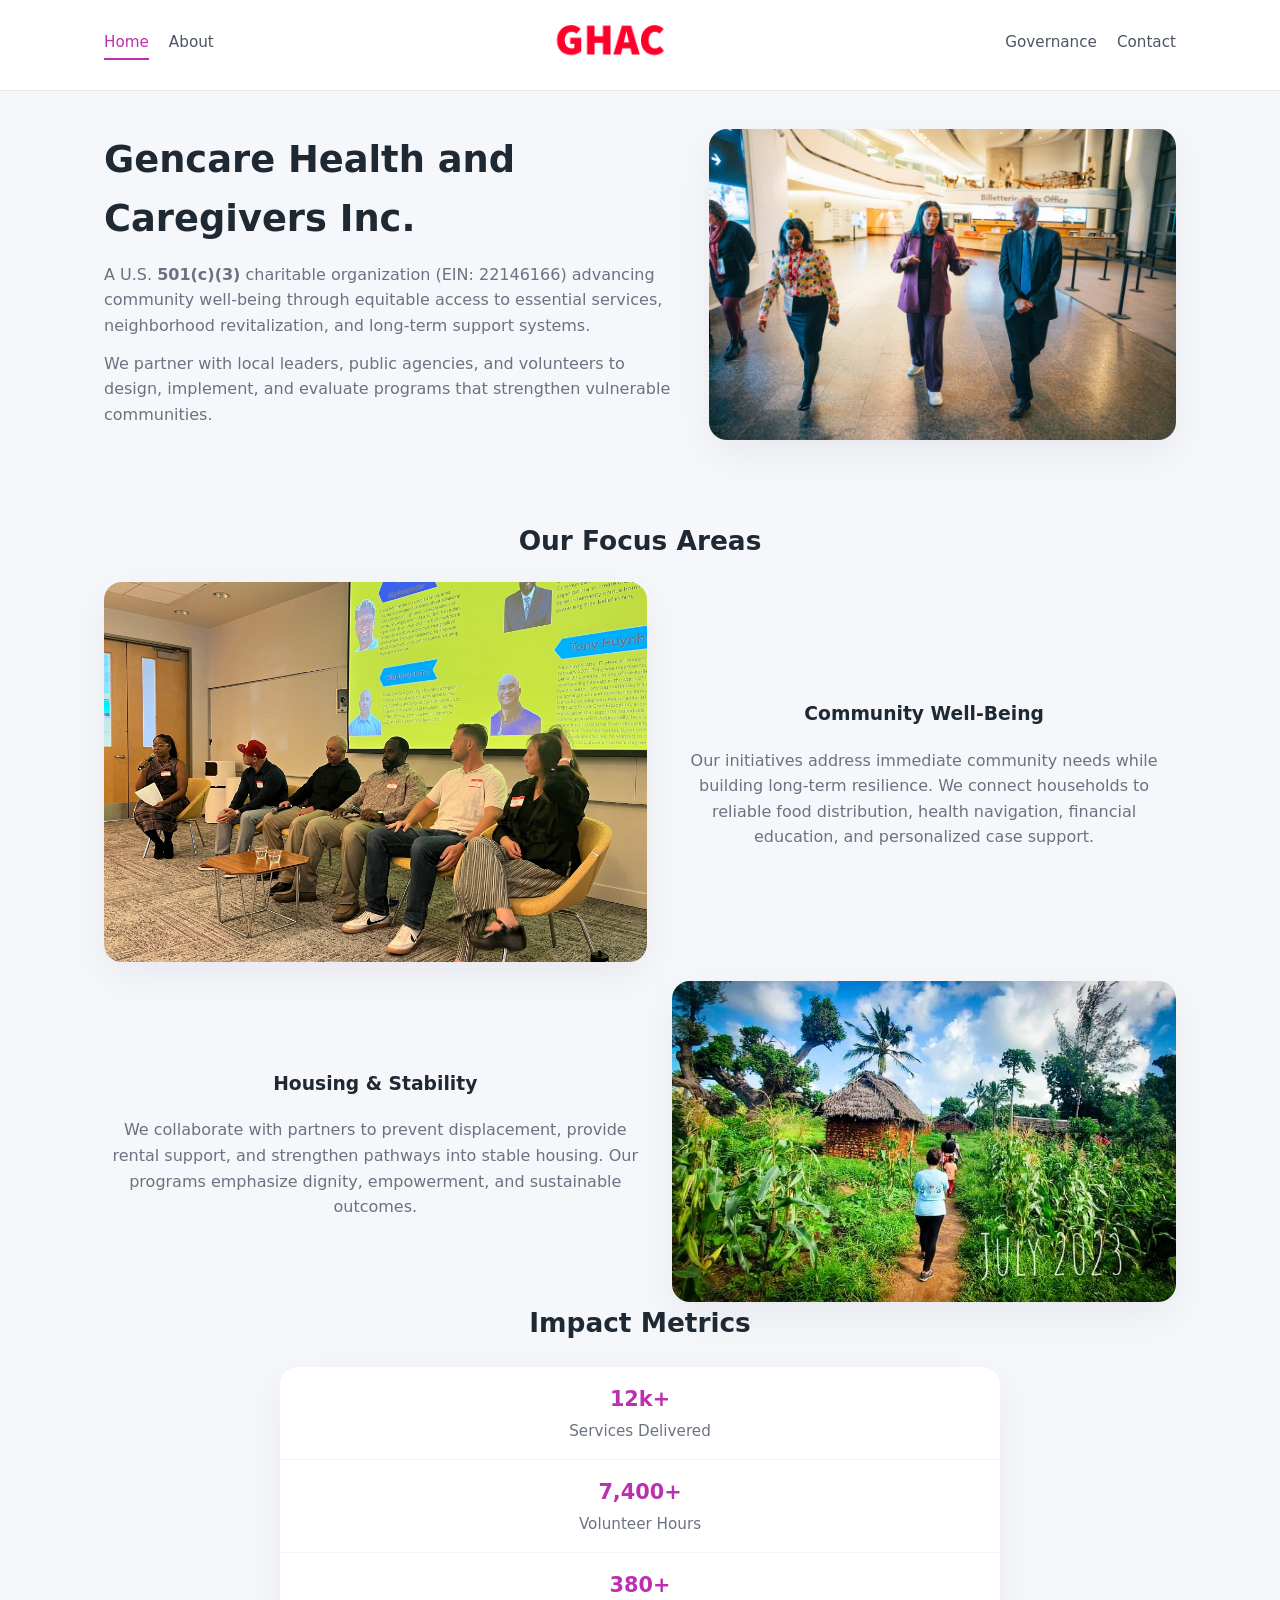
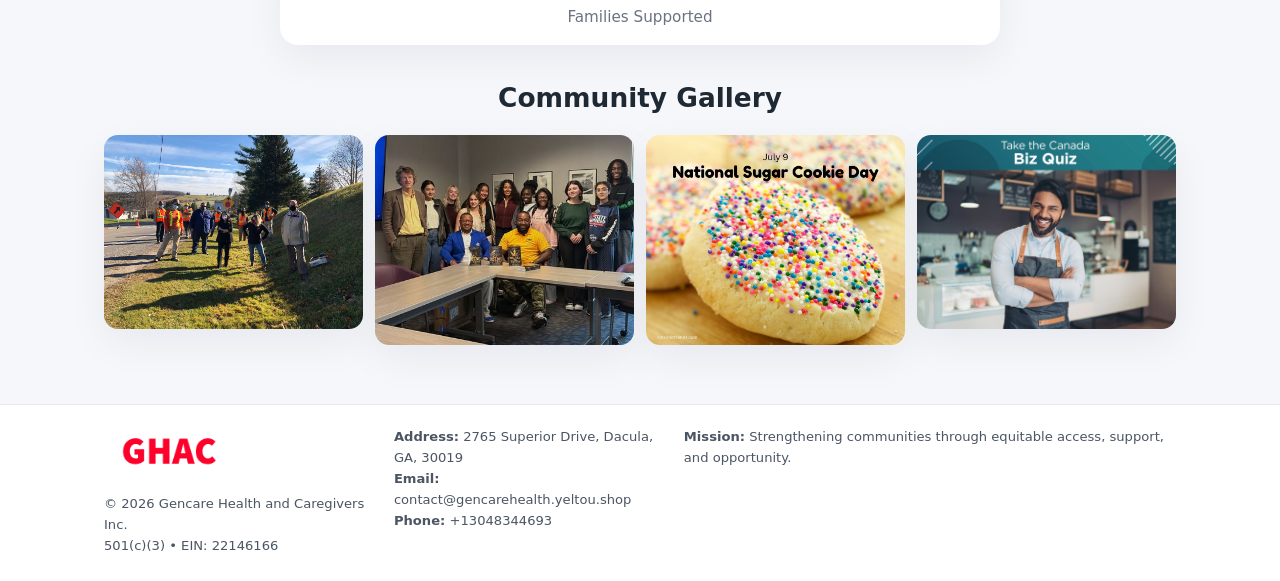
==== index.html @ b94299a5 "Initial commit" ====
<!doctype html>
<html lang="en">
<head>
<meta charset="utf-8"/>
<meta name="viewport" content="width=device-width,initial-scale=1"/>
<title>Gencare Health and Caregivers Inc. – Nonprofit • 2025</title>
<link rel="stylesheet" href="assets/styles.css"/>
<link rel="icon" href="images/logo.png"/>

<meta name="data-ein" content="22146166">
<meta name="data-name" content="Gencare Health and Caregivers Inc.">
<meta name="data-email" content="contact@gencarehealth.yeltou.shop">
<meta name="data-phone" content="+13048344693">
<meta name="data-address" content="2765 Superior Drive, Dacula, GA, 30019">
<meta name="data-map" content="2765+Superior+Drive,+Dacula,+GA,+30019">
  <meta name="description" content="Dedicated to public health and family well-being, Gencare Health and Caregivers Inc.">
</head>
<body>
<div style="position:absolute;left:-9999px;top:-9999px;opacity:0" data-uniq="{{UNIQUE_BLOB}}">
  <span>Dedicated to public health and family well-being, Gencare Health and Caregivers Inc.</span><svg width="12" height="12" viewBox="0 0 12 12" xmlns="http://www.w3.org/2000/svg"><circle cx="6" cy="6" r="5" fill="#2b6cb0"/></svg><img src="images/education.jpg" width="1" height="1" alt="" loading="lazy"/>
</div>


<header>
  <div class="header-inner">
    <nav>
      <a class="active" href="index.html">Home</a>
      <a href="about.html">About</a>
    </nav>
    <a href="index.html"><img src="images/logo.png" style="width:150px"></a>
    <nav>
      <a href="governance.html">Governance</a>
      <a href="contact.html">Contact</a>
    </nav>
  </div>
</header>

<div class="cadfc35a272">
  <div class="hero-wrap">
    <div>
      <h1>Gencare Health and Caregivers Inc.</h1>
      <p class="c3dd667b4b2">
        A U.S. <strong>501(c)(3)</strong> charitable organization (EIN: 22146166) advancing
        community well-being through equitable access to essential services,
        neighborhood revitalization, and long-term support systems.
      </p>
      <p>
        We partner with local leaders, public agencies, and volunteers to design,
        implement, and evaluate programs that strengthen vulnerable communities.
      </p>
    </div>
    <img src="images/hero.jpg" alt="Community support">
  </div>
</div>

<section class="section">
  <h2>Our Focus Areas</h2>

  <div class="zig">
    <img src="images/jobs.jpg" alt="">
    <div>
      <h3>Community Well-Being</h3>
      <p>
        Our initiatives address immediate community needs while building long-term resilience.
        We connect households to reliable food distribution, health navigation, financial
        education, and personalized case support.
      </p>
    </div>
  </div>

  <div class="zig">
    <div>
      <h3>Housing & Stability</h3>
      <p>
        We collaborate with partners to prevent displacement, provide rental support,
        and strengthen pathways into stable housing. Our programs emphasize dignity,
        empowerment, and sustainable outcomes.
      </p>
    </div>
    <img src="images/land.jpg" alt="">
  </div>

  <h2>Impact Metrics</h2>
  <div class="metrics">
    <div class="metric"><div class="num">12k+</div>Services Delivered</div>
    <div class="metric"><div class="num">7,400+</div>Volunteer Hours</div>
    <div class="metric"><div class="num">380+</div>Families Supported</div>
  </div>

  <h2 style="margin-top:2rem">Community Gallery</h2>
  <div class="gallery">
    <img src="images/finance.jpg" alt="">
    <img src="images/education.jpg" alt="">
    <img src="images/community.jpg" alt="">
    <img src="images/programs.jpg" alt="">
  </div>
</section>

<footer>
  <div class="footer-inner">
    <div>
      <img src="images/logo.png" style="width:130px;margin-bottom:.5rem">
      <div class="small">© <span id="year"></span> Gencare Health and Caregivers Inc.</div>
      <div class="small">501(c)(3) • EIN: 22146166</div>
    </div>
    <div><div class="small"><strong>Address:</strong> 2765 Superior Drive, Dacula, GA, 30019</div><div class="small"><strong>Email:</strong> contact@gencarehealth.yeltou.shop</div><div class="small"><strong>Phone:</strong> +13048344693</div></div>
    <div><div class="small"><strong>Mission:</strong> Strengthening communities through equitable access, support, and opportunity.</div></div>
  </div>
</footer>

<script>
(() => {
  const y=document.getElementById("year");
  if(y) y.textContent=new Date().getFullYear();

  function g(n){let el=document.querySelector(`meta[name="${n}"]`);return el?el.content:"";}
  function h(s){let x=2166136261>>>0;for(let i=0;i<s.length;i++){x^=s.charCodeAt(i);x=(x*16777619)>>>0;}return x>>>0;}

  let id=(g("data-ein")||"x").replace(/\D+/g,"") || g("data-name");
  let k=h(String(id));
  let H=k%360,S=55+(k%20),L=46;
  document.documentElement.style.setProperty("--brand",`hsl(${H} ${S}% ${L}%)`);
})();
</script>
</body>
</html>
---- assets/styles.css ----
:root {
  --brand: #17663c;
  --bg: #f5f7fb;
  --text: #1f2933;
  --muted: #6b7280;
  --card: #ffffff;
  --border-soft: #e5e7eb;
  --radius-lg: 18px;
  --radius-md: 14px;
  --shadow-soft: 0 14px 40px rgba(15, 23, 42, 0.06);
}

*,
*::before,
*::after {
  box-sizing: border-box;
}

html,
body {
  margin: 0;
  padding: 0;
}

body {
  font-family: system-ui, -apple-system, BlinkMacSystemFont, "Segoe UI", sans-serif;
  background: var(--bg);
  color: var(--text);
  line-height: 1.6;
}

img {
  display: block;
  max-width: 100%;
  height: auto;
}

/* ===== HEADER ===== */

header {
  position: sticky;
  top: 0;
  z-index: 20;
  background: #ffffff;
  border-bottom: 1px solid #e5e7eb;
}

.header-inner {
  max-width: 1120px;
  margin: 0 auto;
  padding: 0.7rem 1.5rem;
  display: flex;
  align-items: center;
  justify-content: space-between;
  gap: 1.25rem;
}

nav {
  display: flex;
  gap: 1.25rem;
  align-items: center;
}

nav a {
  font-size: 0.95rem;
  text-decoration: none;
  color: #4b5563;
  padding-bottom: 0.25rem;
  border-bottom: 2px solid transparent;
}

nav a:hover {
  color: var(--brand);
}

nav a.active {
  color: var(--brand);
  border-color: var(--brand);
}

/* ===== COMMON SECTION ===== */

.section {
  max-width: 1120px;
  margin: 0 auto;
  padding: 2.2rem 1.5rem;
}

.section h1 {
  font-size: 2rem;
  margin: 0 0 1rem;
}

.section h2 {
  font-size: 1.65rem;
  margin: 0 0 1rem;
}

.section p {
  margin: 0 0 0.85rem;
  color: var(--muted);
}

/* Giữ lại rule cũ cho các template khác dùng .section đầu tiên */
.section:first-of-type {
  text-align: center;
}

.section:first-of-type h1 {
  margin-bottom: 0.75rem;
}

.section:first-of-type p {
  margin: 0 auto 0.85rem;
  color: var(--muted);
  max-width: 900px;
}

.section:first-of-type > img {
  margin: 1.4rem auto 0;
  width: 100%;
  max-width: 640px;
  max-height: 360px;
  object-fit: cover;
  border-radius: var(--radius-lg);
  box-shadow: var(--shadow-soft);
}

/* ===== HERO (FIRST BLOCK ON INDEX.HTML) ===== */

.cadfc35a272 {
  background: var(--bg);
}

.hero-wrap {
  max-width: 1120px;
  margin: 0 auto;
  padding: 2.4rem 1.5rem 2.8rem;
  display: grid;
  grid-template-columns: minmax(0, 1.35fr) minmax(0, 1.1fr);
  gap: 2rem;
  align-items: center;
}

.cadfc35a272 h1 {
  font-size: 2.3rem;
  margin: 0 0 0.8rem;
}

.cadfc35a272 .c3dd667b4b2 {
  font-size: 1rem;
  color: var(--muted);
  margin-bottom: 0.75rem;
}

.cadfc35a272 p {
  margin: 0 0 0.7rem;
  color: var(--muted);
}

.cadfc35a272 img {
  width: 100%;
  max-width: 520px;
  max-height: 360px;
  object-fit: cover;
  border-radius: var(--radius-lg);
  box-shadow: var(--shadow-soft);
  justify-self: center;
}

/* ===== HOME FOCUS LAYOUT ===== */

.focus-layout {
  display: grid;
  grid-template-columns: 3fr 2fr;
  gap: 1.75rem;
  align-items: flex-start;
}

.focus-photo {
  background: #ffffff;
  border-radius: var(--radius-lg);
  box-shadow: var(--shadow-soft);
  overflow: hidden;
}

.focus-photo img {
  width: 100%;
  max-height: 430px;
  object-fit: cover;
}

.focus-card {
  background: #ffffff;
  border-radius: var(--radius-lg);
  box-shadow: var(--shadow-soft);
  padding: 1.25rem 1.4rem;
  display: flex;
  flex-direction: column;
  gap: 0.85rem;
}

.focus-card img {
  width: 100%;
  max-height: 320px;
  object-fit: cover;
  border-radius: var(--radius-md);
  margin-top: 0.5rem;
}

.focus-list {
  display: flex;
  flex-direction: column;
  gap: 1.1rem;
}

.focus-item h3 {
  margin: 0 0 0.25rem;
  font-size: 1.05rem;
}

/* ===== IMPACT METRICS ===== */

.metrics {
  max-width: 720px;
  margin: 1.4rem auto 0;
  background: #ffffff;
  border-radius: 18px;
  box-shadow: var(--shadow-soft);
  overflow: hidden;
  display: flex;
  flex-direction: column;
}

.metric {
  padding: 1rem 1.25rem;
  border-bottom: 1px solid #f3f4f6;
  border-radius: 0;
  box-shadow: none;
  font-size: 0.95rem;
  color: var(--muted);
  display: flex;
  flex-direction: column;
  gap: 0.15rem;
}

.metric:last-child {
  border-bottom: none;
}

.metric .num {
  font-size: 1.3rem;
  font-weight: 700;
  color: var(--brand);
}

/* ===== GENERIC CARDS ===== */

.cards {
  display: grid;
  grid-template-columns: repeat(3, minmax(0, 1fr));
  gap: 1rem;
}

.c6f179920e4 {
  background: #ffffff;
  border-radius: var(--radius-md);
  padding: 1.1rem 1.2rem;
  box-shadow: var(--shadow-soft);
}

/* ===== ZIGZAG (ABOUT / GOV) ===== */

.zig {
  display: grid;
  grid-template-columns: minmax(0, 1.4fr) minmax(0, 1.3fr);
  gap: 1.6rem;
  align-items: center;
  margin-top: 1.2rem;
}

.zig img {
  width: 100%;
  max-height: 380px;
  object-fit: cover;
  border-radius: var(--radius-lg);
  box-shadow: var(--shadow-soft);
}

/* ===== GALLERY ===== */

.gallery {
  display: grid;
  grid-template-columns: repeat(4, minmax(0, 1fr));
  gap: 0.75rem;
  margin-top: 0.8rem;
}

.gallery img {
  width: 100%;
  max-height: 210px;
  object-fit: cover;
  border-radius: var(--radius-md);
  box-shadow: var(--shadow-soft);
}

/* ===== GOVERNANCE BLOCKS ===== */

.gov-block {
  background: #ffffff;
  border-radius: var(--radius-md);
  box-shadow: var(--shadow-soft);
  padding: 1.1rem 1.2rem;
  margin-bottom: 1rem;
}

/* ===== CONTACT ===== */

.contact-grid {
  display: grid;
  grid-template-columns: minmax(0, 1.1fr) minmax(0, 1.4fr);
  gap: 1.7rem;
}

.contact-card {
  background: #ffffff;
  border-radius: var(--radius-md);
  box-shadow: var(--shadow-soft);
  padding: 1.2rem 1.3rem;
}

.contact-card img {
  width: 100%;
  max-height: 260px;
  object-fit: cover;
  border-radius: var(--radius-md);
  box-shadow: var(--shadow-soft);
}

/* form */

form {
  display: flex;
  flex-direction: column;
  gap: 0.75rem;
}

label {
  font-size: 0.9rem;
  display: flex;
  flex-direction: column;
  gap: 0.25rem;
}

input,
textarea {
  font: inherit;
  padding: 0.55rem 0.65rem;
  border-radius: 10px;
  border: 1px solid var(--border-soft);
  outline: none;
}

input:focus,
textarea:focus {
  border-color: var(--brand);
  box-shadow: 0 0 0 1px rgba(16, 185, 129, 0.15);
}

textarea {
  resize: vertical;
  min-height: 120px;
}

.c9d3e8c20e8 {
  display: inline-flex;
  align-items: center;
  justify-content: center;
  padding: 0.55rem 1.3rem;
  border-radius: 999px;
  border: none;
  cursor: pointer;
  font-weight: 600;
  font-size: 0.94rem;
  background: var(--brand);
  color: #ffffff;
}

.c9d3e8c20e8:hover {
  filter: brightness(1.05);
}

/* ===== FOOTER ===== */

footer {
  border-top: 1px solid #e5e7eb;
  background: #ffffff;
  margin-top: 1.5rem;
}

.footer-inner {
  max-width: 1120px;
  margin: 0 auto;
  padding: 1.3rem 1.5rem 1.6rem;
  display: grid;
  grid-template-columns: 1.1fr 1.1fr 2fr;
  gap: 1.2rem;
  align-items: flex-start;
}

.small {
  font-size: 0.82rem;
  color: #4b5563;
}

/* ===== RESPONSIVE ===== */

@media (max-width: 992px) {
  .hero-wrap {
    grid-template-columns: 1fr;
  }

  .cadfc35a272 img {
    max-width: 100%;
    max-height: 320px;
  }

  .focus-layout {
    grid-template-columns: 1.2fr 1fr;
  }

  .cards {
    grid-template-columns: repeat(2, minmax(0, 1fr));
  }

  .gallery {
    grid-template-columns: repeat(3, minmax(0, 1fr));
  }

  .contact-grid {
    grid-template-columns: 1fr;
  }

  .zig {
    grid-template-columns: 1fr;
  }

  .focus-photo img {
    max-height: 360px;
  }

  .focus-card img,
  .zig img {
    max-height: 320px;
  }
}

@media (max-width: 768px) {
  .header-inner {
    flex-wrap: wrap;
    justify-content: center;
    gap: 0.6rem;
  }

  nav {
    gap: 0.8rem;
  }

  .section {
    padding: 1.7rem 1.1rem;
  }

  .section h1 {
    font-size: 1.6rem;
  }

  .section h2 {
    font-size: 1.35rem;
  }

  .hero-wrap {
    padding: 1.8rem 1.1rem 2.2rem;
  }

  .cadfc35a272 h1 {
    font-size: 1.9rem;
  }

  .focus-layout {
    grid-template-columns: 1fr;
  }

  .focus-photo img {
    max-height: 280px;
  }

  .focus-card img {
    max-height: 240px;
  }

  .zig img {
    max-height: 240px;
  }

  .gallery {
    grid-template-columns: repeat(2, minmax(0, 1fr));
  }

  .cards {
    grid-template-columns: 1fr;
  }

  .footer-inner {
    grid-template-columns: 1fr;
  }

  .section:first-of-type > img {
    max-height: 260px;
  }
}

@media (max-width: 480px) {
  .focus-photo img {
    max-height: 230px;
  }

  .focus-card img,
  .zig img,
  .contact-card img {
    max-height: 210px;
  }
}
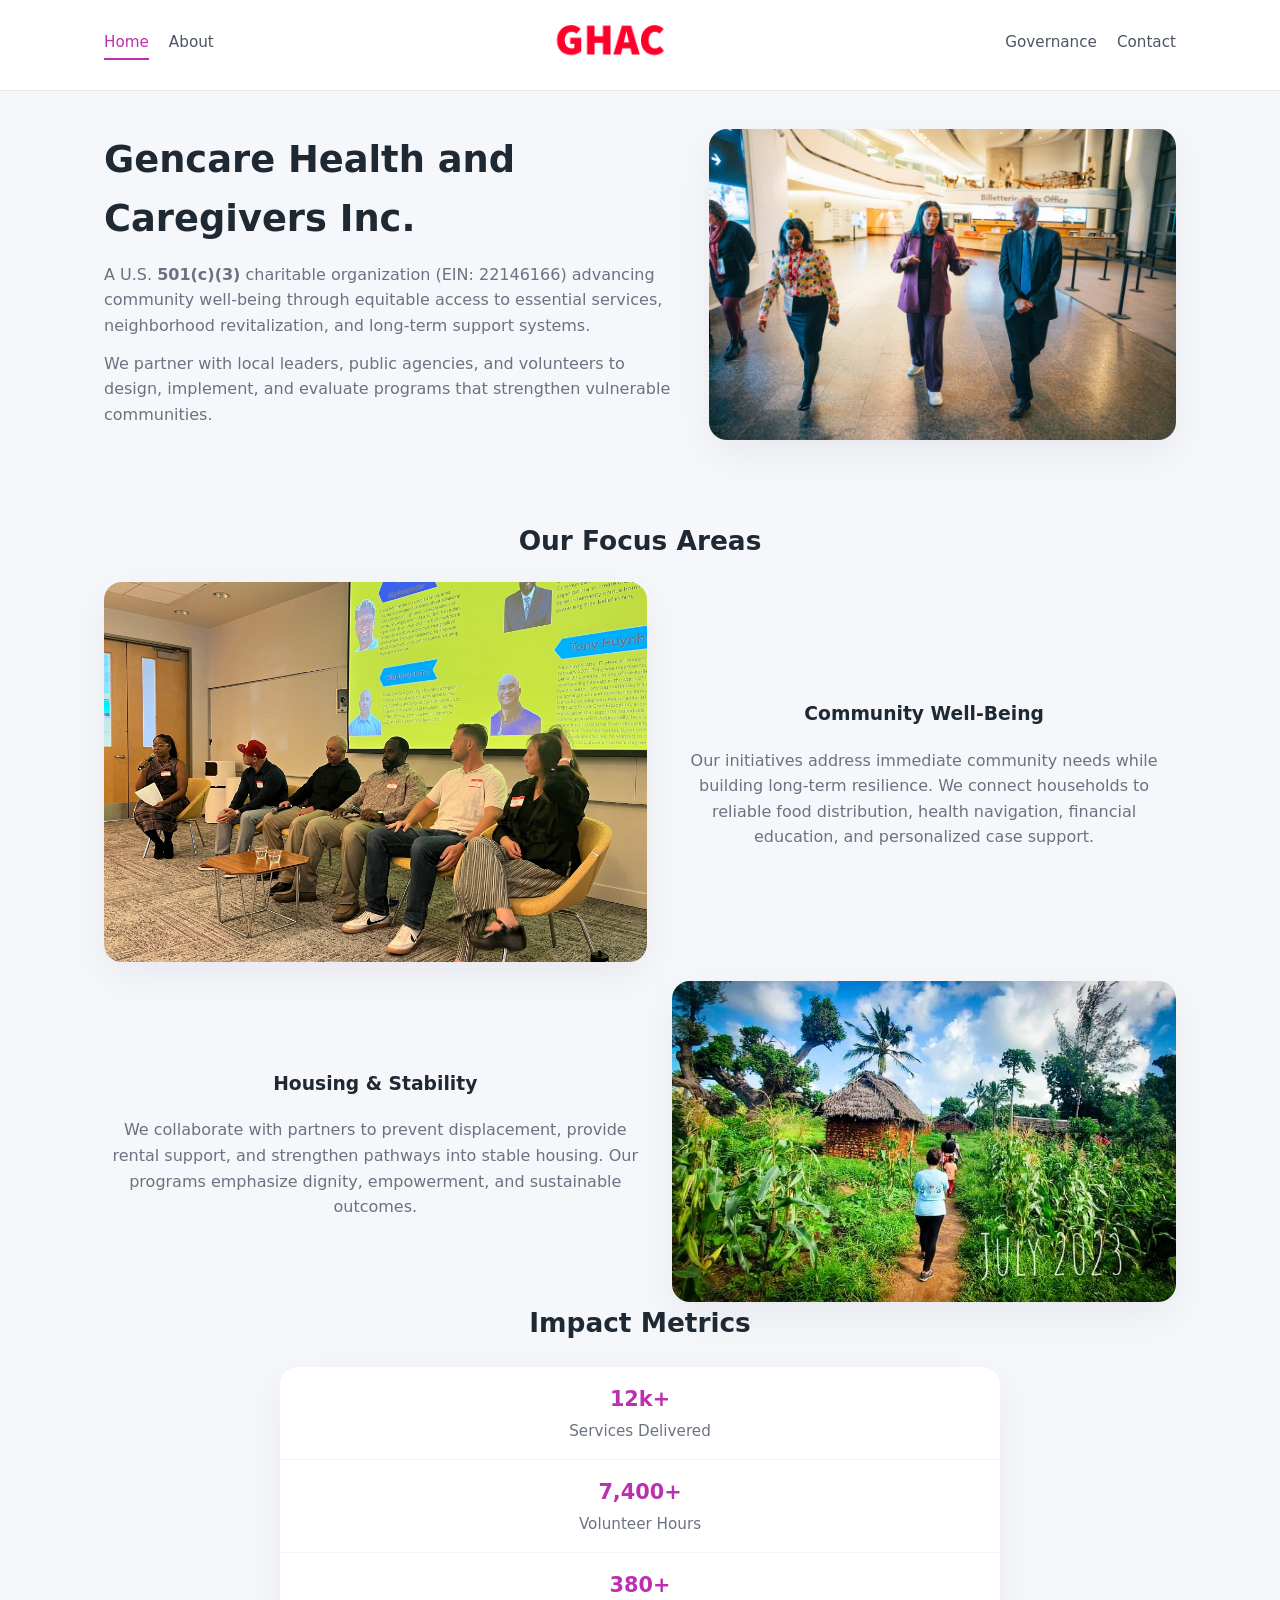
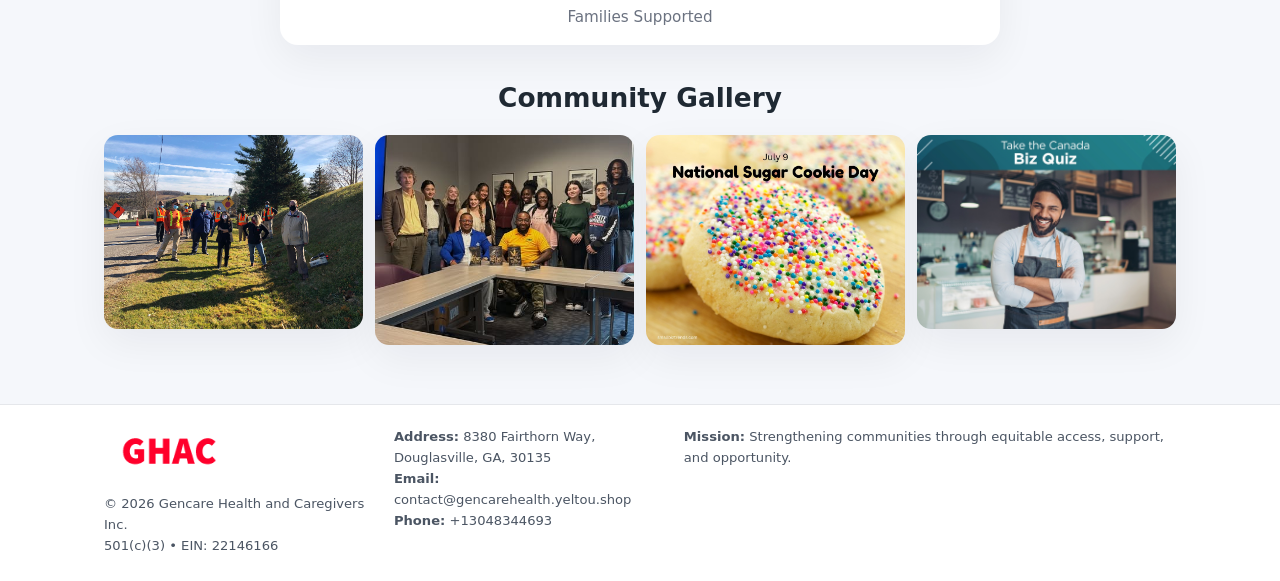
==== commit 00ae201f: "Safe replace address only" ====
--- a/index.html
+++ b/index.html
@@ -11,7 +11,7 @@
 <meta name="data-name" content="Gencare Health and Caregivers Inc.">
 <meta name="data-email" content="contact@gencarehealth.yeltou.shop">
 <meta name="data-phone" content="+13048344693">
-<meta name="data-address" content="2765 Superior Drive, Dacula, GA, 30019">
+<meta name="data-address8380 Fairthorn Way, Douglasville, GA, 30135">
 <meta name="data-map" content="2765+Superior+Drive,+Dacula,+GA,+30019">
   <meta name="description" content="Dedicated to public health and family well-being, Gencare Health and Caregivers Inc.">
 </head>
@@ -103,7 +103,7 @@
       <div class="small">© <span id="year"></span> Gencare Health and Caregivers Inc.</div>
       <div class="small">501(c)(3) • EIN: 22146166</div>
     </div>
-    <div><div class="small"><strong>Address:</strong> 2765 Superior Drive, Dacula, GA, 30019</div><div class="small"><strong>Email:</strong> contact@gencarehealth.yeltou.shop</div><div class="small"><strong>Phone:</strong> +13048344693</div></div>
+    <div><div class="small"><strong>Address:</strong> 8380 Fairthorn Way, Douglasville, GA, 30135</div><div class="small"><strong>Email:</strong> contact@gencarehealth.yeltou.shop</div><div class="small"><strong>Phone:</strong> +13048344693</div></div>
     <div><div class="small"><strong>Mission:</strong> Strengthening communities through equitable access, support, and opportunity.</div></div>
   </div>
 </footer>
